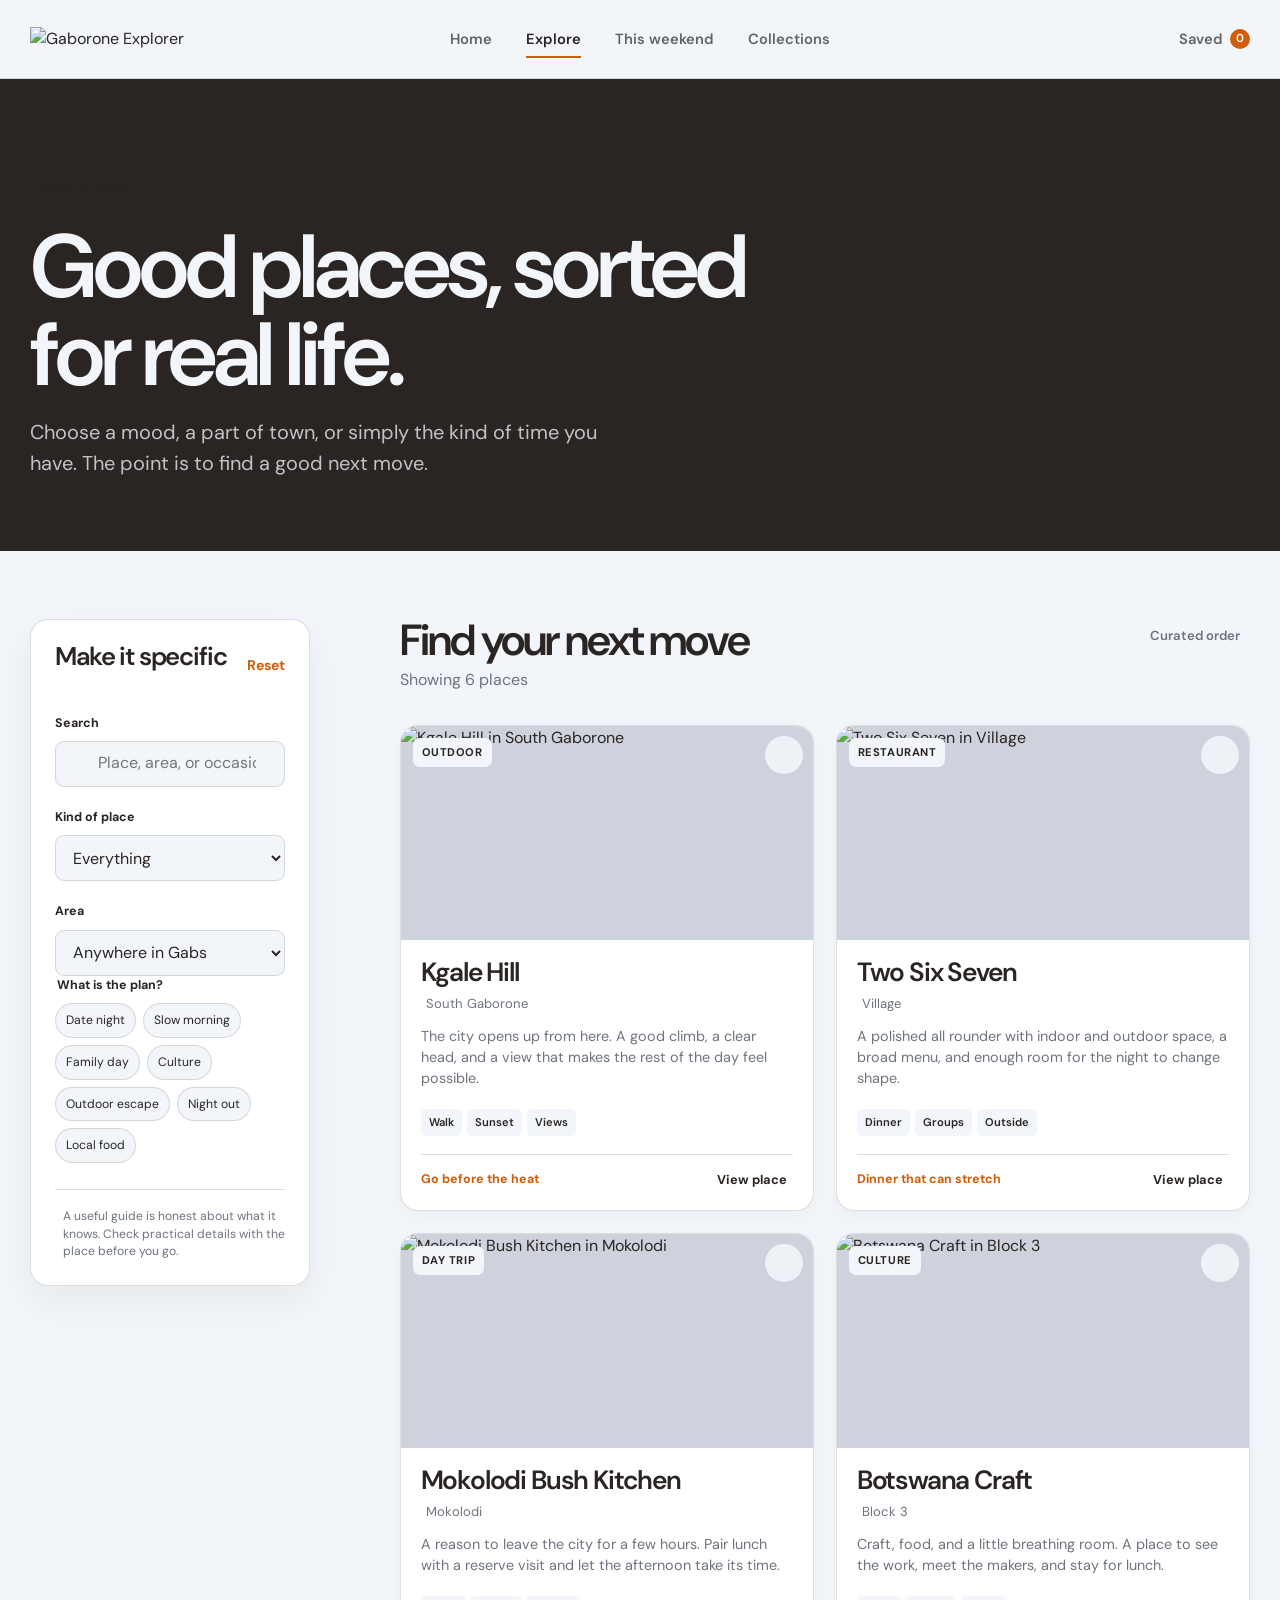
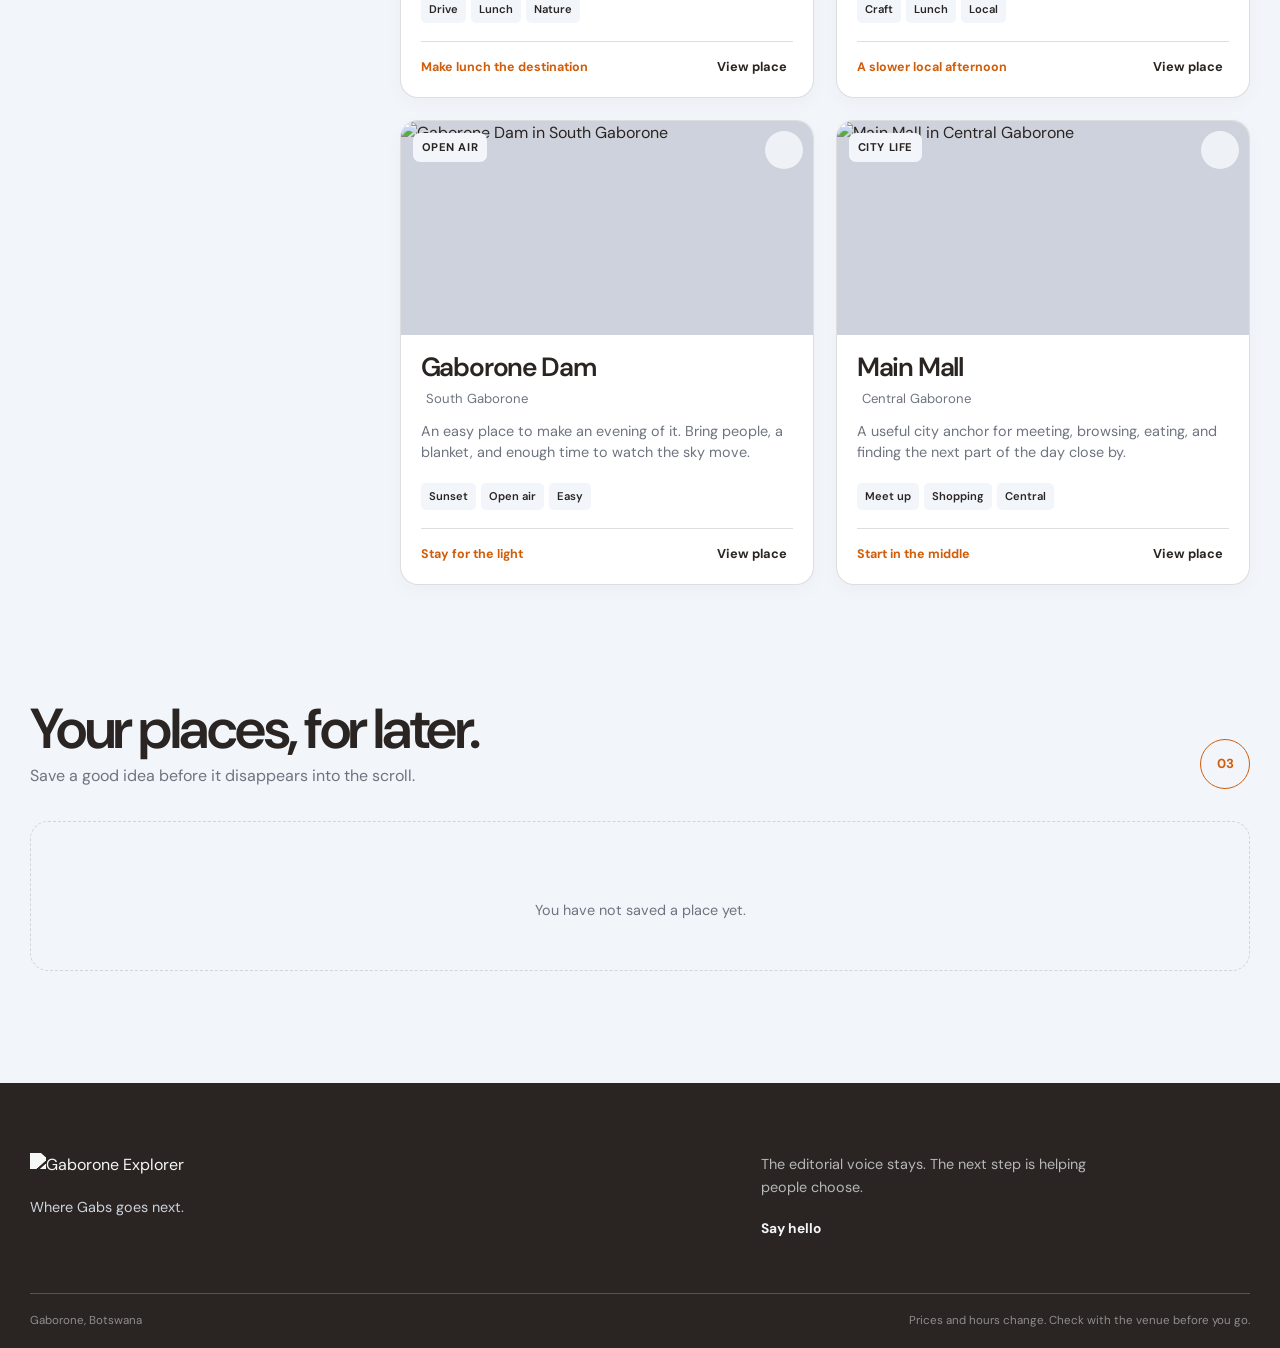
==== explore.html @ 09bdb198 "Build product-led Gaborone Explorer prototype" ====
<!doctype html>
<html lang="en">
  <head>
    <meta charset="utf-8" />
    <meta name="viewport" content="width=device-width, initial-scale=1" />
    <meta name="theme-color" content="#2a2522" />
    <meta name="description" content="Explore Gaborone by mood, area, and the kind of day you want to have." />
    <title>Explore Gaborone | Gaborone Explorer</title>
    <link rel="preconnect" href="https://fonts.googleapis.com" />
    <link rel="preconnect" href="https://fonts.gstatic.com" crossorigin />
    <link rel="preconnect" href="https://file.squarespace-cdn.com" crossorigin />
    <link href="https://fonts.googleapis.com/css2?family=DM+Sans:wght@400;500;600;700&display=swap" rel="stylesheet" />
    <link rel="stylesheet" href="https://unpkg.com/@phosphor-icons/web@2.1.1/src/regular/style.css" />
    <link rel="stylesheet" href="styles.css" />
  </head>
  <body class="explore-page-body">
    <a class="skip-link" href="#explore-main">Skip to places</a>

    <header class="site-header">
      <div class="container header-inner">
        <a class="brand" href="index.html" aria-label="Gaborone Explorer home">
          <img class="brand-logo" src="https://images.squarespace-cdn.com/content/v1/69b45542bd0c603556c11416/c915f95e-9434-4627-9876-d0a8420d283a/GABORONE+EXPLORER+NEW.png?format=500w" alt="Gaborone Explorer" />
        </a>
        <nav class="primary-nav" aria-label="Primary navigation">
          <a class="nav-link" href="index.html">Home</a>
          <a class="nav-link is-active" href="explore.html">Explore</a>
          <a class="nav-link" href="index.html#weekend">This weekend</a>
          <a class="nav-link" href="index.html#collections">Collections</a>
        </nav>
        <div class="header-actions">
          <a class="saved-link" href="#saved" aria-label="Saved places">
            <i class="ph ph-bookmark-simple" aria-hidden="true"></i>
            <span>Saved</span><span class="saved-count" id="saved-count" hidden>0</span>
          </a>
          <button class="menu-toggle" type="button" aria-expanded="false" aria-controls="mobile-nav" aria-label="Open menu"><i class="ph ph-list" aria-hidden="true"></i></button>
        </div>
      </div>
      <nav class="mobile-nav container" id="mobile-nav" aria-label="Mobile navigation" hidden>
        <button class="mobile-nav-close" type="button" aria-label="Close menu"><i class="ph ph-x" aria-hidden="true"></i></button>
        <a href="index.html">Home</a><a href="explore.html">Explore</a><a href="index.html#weekend">This weekend</a><a href="index.html#collections">Collections</a><a href="#saved">Saved places</a>
      </nav>
    </header>

    <main id="explore-main">
      <section class="explore-intro">
        <div class="container">
          <a class="back-link" href="index.html"><i class="ph ph-arrow-left" aria-hidden="true"></i> Back to home</a>
          <h1>Good places, sorted for real life.</h1>
          <p>Choose a mood, a part of town, or simply the kind of time you have. The point is to find a good next move.</p>
        </div>
      </section>

      <section class="container explore-workspace" aria-label="Explore places">
        <aside class="explore-controls" aria-label="Refine your search">
          <div class="control-heading"><h2>Make it specific</h2><button class="text-button" id="explore-reset" type="button">Reset</button></div>
          <label for="explore-query">Search</label>
          <div class="control-search"><i class="ph ph-magnifying-glass" aria-hidden="true"></i><input id="explore-query" type="search" placeholder="Place, area, or occasion" autocomplete="off" /></div>
          <label for="explore-category">Kind of place</label>
          <select id="explore-category"><option value="all">Everything</option><option value="Eat and drink">Eat and drink</option><option value="Outdoors">Outdoors</option><option value="Culture">Culture</option><option value="Shopping">Shopping</option></select>
          <label for="explore-area">Area</label>
          <select id="explore-area"><option value="all">Anywhere in Gabs</option><option value="South Gaborone">South Gaborone</option><option value="Village">Village</option><option value="Mokolodi">Mokolodi</option><option value="Block 3">Block 3</option><option value="Central Gaborone">Central Gaborone</option></select>
          <fieldset class="moment-fieldset"><legend>What is the plan?</legend><div class="moment-chips" id="moment-chips"></div></fieldset>
          <p class="control-note"><i class="ph ph-info" aria-hidden="true"></i> A useful guide is honest about what it knows. Check practical details with the place before you go.</p>
        </aside>

        <div class="explore-results">
          <div class="explore-results-head"><div><h2 id="explore-results-title">Find your next move</h2><p id="explore-summary" aria-live="polite">Showing places</p></div><button class="sort-button" id="explore-sort" type="button" aria-pressed="false"><i class="ph ph-arrows-down-up" aria-hidden="true"></i> Curated order</button></div>
          <div class="explore-place-grid" id="explore-place-grid"></div>
        </div>
      </section>

      <section class="saved-section container" id="saved" aria-labelledby="saved-title">
        <div class="section-heading"><div><h2 id="saved-title">Your places, for later.</h2><p>Save a good idea before it disappears into the scroll.</p></div><span class="section-mark" aria-hidden="true">03</span></div>
        <div class="saved-empty" id="saved-empty"><i class="ph ph-bookmark-simple" aria-hidden="true"></i><p>You have not saved a place yet.</p></div>
        <div class="place-grid saved-grid" id="saved-grid" hidden></div>
      </section>
    </main>

    <footer class="site-footer"><div class="container footer-top"><div class="footer-brand"><img class="brand-logo brand-logo-footer" src="https://images.squarespace-cdn.com/content/v1/69b45542bd0c603556c11416/c915f95e-9434-4627-9876-d0a8420d283a/GABORONE+EXPLORER+NEW.png?format=500w" alt="Gaborone Explorer" /><p>Where Gabs goes next.</p></div><div class="footer-note"><p>The editorial voice stays. The next step is helping people choose.</p><a href="mailto:hello@gaboroneexplorer.com">Say hello <i class="ph ph-arrow-up-right" aria-hidden="true"></i></a></div></div><div class="container footer-bottom"><span>Gaborone, Botswana</span><span>Prices and hours change. Check with the venue before you go.</span></div></footer>
    <div class="toast" id="toast" role="status"></div>
    <script src="data.js"></script><script src="explore.js"></script>
  </body>
</html>
---- styles.css ----
@font-face {
  font-family: "Cal Sans";
  src: url("https://file.squarespace-cdn.com/content/v2/namespaces/fonts/libraries/sqsp/assets/fec19bde-dde2-4957-93a3-0e8d9b8688bf/latin.woff2") format("woff2");
  font-weight: 600;
  font-style: normal;
  font-display: swap;
}

:root {
  --ink: #2a2522;
  --red: #d15d0a;
  --red-bright: #e16a17;
  --mist: #ced2dc;
  --paper: #f2f5fa;
  --white: #ffffff;
  --muted: #6e747f;
  --line: rgba(42, 37, 34, 0.15);
  --line-light: rgba(242, 245, 250, 0.23);
  --shadow: 0 20px 50px rgba(42, 37, 34, 0.11);
  --radius-sm: 10px;
  --radius-md: 18px;
  --radius-lg: 28px;
  --container: 1220px;
}

* {
  box-sizing: border-box;
}

html {
  scroll-behavior: smooth;
}

body {
  min-width: 320px;
  margin: 0;
  color: var(--ink);
  background: var(--paper);
  font-family: "DM Sans", sans-serif;
  font-size: 16px;
  line-height: 1.55;
  text-rendering: optimizeLegibility;
}

button,
input {
  font: inherit;
}

button,
a {
  -webkit-tap-highlight-color: transparent;
}

button {
  cursor: pointer;
}

a {
  color: inherit;
  text-decoration: none;
}

img {
  display: block;
  max-width: 100%;
}

h1,
h2,
h3,
p {
  margin-top: 0;
}

h1,
h2,
h3 {
  font-family: "Cal Sans", "DM Sans", sans-serif;
  font-weight: 600;
  letter-spacing: -0.045em;
  line-height: 0.98;
}

h1 {
  max-width: 740px;
  margin-bottom: 26px;
  color: var(--paper);
  font-size: clamp(3.6rem, 8vw, 7.5rem);
}

h2 {
  margin-bottom: 14px;
  font-size: clamp(2.25rem, 4.4vw, 4.2rem);
}

h3 {
  margin-bottom: 8px;
  font-size: 1.45rem;
}

.container {
  width: min(calc(100% - 48px), var(--container));
  margin-inline: auto;
}

.sr-only {
  position: absolute;
  width: 1px;
  height: 1px;
  padding: 0;
  margin: -1px;
  overflow: hidden;
  clip: rect(0, 0, 0, 0);
  white-space: nowrap;
  border: 0;
}

.skip-link {
  position: fixed;
  z-index: 100;
  top: 12px;
  left: 12px;
  padding: 10px 14px;
  color: var(--paper);
  background: var(--ink);
  transform: translateY(-150%);
}

.skip-link:focus {
  transform: translateY(0);
}

:focus-visible {
  outline: 3px solid var(--red-bright);
  outline-offset: 4px;
}

.site-header {
  position: sticky;
  z-index: 20;
  top: 0;
  border-bottom: 1px solid var(--line);
  background: rgba(242, 245, 250, 0.9);
  backdrop-filter: blur(16px);
}

.header-inner {
  display: grid;
  min-height: 78px;
  grid-template-columns: 220px 1fr 220px;
  align-items: center;
  gap: 22px;
}

.brand {
  display: inline-flex;
  align-items: center;
  width: fit-content;
}

.brand-logo {
  width: 190px;
  height: auto;
  object-fit: contain;
}

.primary-nav {
  display: flex;
  justify-content: center;
  gap: 34px;
}

.nav-link,
.saved-link {
  position: relative;
  color: rgba(42, 37, 34, 0.7);
  font-size: 0.92rem;
  font-weight: 600;
}

.nav-link::after {
  position: absolute;
  right: 0;
  bottom: -8px;
  left: 0;
  height: 2px;
  background: var(--red);
  content: "";
  transform: scaleX(0);
  transform-origin: right;
  transition: transform 180ms ease;
}

.nav-link:hover,
.nav-link.is-active,
.saved-link:hover {
  color: var(--ink);
}

.nav-link:hover::after,
.nav-link.is-active::after {
  transform: scaleX(1);
  transform-origin: left;
}

.header-actions {
  display: flex;
  justify-content: flex-end;
  align-items: center;
  gap: 22px;
}

.saved-link {
  display: inline-flex;
  align-items: center;
  gap: 7px;
}

.saved-link i {
  font-size: 1.18rem;
}

.saved-count {
  display: inline-grid;
  min-width: 20px;
  height: 20px;
  padding: 0 5px;
  place-items: center;
  color: var(--white);
  background: var(--red);
  border-radius: 99px;
  font-size: 0.72rem;
}

.menu-toggle {
  display: none;
  width: 44px;
  height: 44px;
  padding: 0;
  color: var(--ink);
  background: transparent;
  border: 1px solid var(--line);
  border-radius: 50%;
}

.mobile-nav {
  display: none;
  padding-bottom: 18px;
}

.mobile-nav a {
  display: block;
  padding: 10px 0;
  border-top: 1px solid var(--line);
  font-weight: 600;
}

.mobile-nav-close {
  display: none;
}

.hero {
  position: relative;
  overflow: hidden;
  color: var(--paper);
  background: var(--ink) url("https://images.squarespace-cdn.com/content/v1/69b45542bd0c603556c11416/d92d9e58-e570-469c-9d0c-f27b1f840abd/Gaborone+Explorer+Title+photo+view+over+city+from+Kgale+Hill+Botswana.jpeg?format=1500w") center 46% / cover no-repeat;
  isolation: isolate;
}

.hero::before {
  position: absolute;
  z-index: -1;
  inset: 0;
  pointer-events: none;
  background:
    linear-gradient(90deg, rgba(42, 37, 34, 0.94) 0%, rgba(42, 37, 34, 0.83) 42%, rgba(42, 37, 34, 0.51) 69%, rgba(42, 37, 34, 0.68) 100%),
    linear-gradient(0deg, rgba(42, 37, 34, 0.38), transparent 48%);
  content: "";
}

.hero-inner {
  display: grid;
  min-height: 680px;
  padding-block: 72px 64px;
  grid-template-columns: 1fr 0.92fr;
  gap: 60px;
}

.hero-copy {
  align-self: center;
  max-width: 670px;
}

.hero-description {
  max-width: 500px;
  margin-bottom: 34px;
  color: rgba(242, 245, 250, 0.76);
  font-size: clamp(1.05rem, 1.4vw, 1.25rem);
}

.hero-search {
  display: flex;
  align-items: center;
  max-width: 560px;
  padding: 8px 8px 8px 18px;
  background: var(--paper);
  border: 2px solid transparent;
  border-radius: 14px;
  color: var(--ink);
  transition: border-color 180ms ease, box-shadow 180ms ease;
}

.hero-search:focus-within {
  border-color: var(--red-bright);
  box-shadow: 0 0 0 5px rgba(209, 93, 10, 0.24);
}

.hero-search > i {
  color: var(--red);
  font-size: 1.3rem;
}

.hero-search input {
  width: 100%;
  min-width: 0;
  padding: 12px 12px;
  color: var(--ink);
  background: transparent;
  border: 0;
  outline: 0;
}

.hero-search input::placeholder {
  color: var(--muted);
}

.icon-button {
  display: inline-grid;
  width: 44px;
  height: 44px;
  padding: 0;
  place-items: center;
  border: 0;
  border-radius: 10px;
  font-size: 1.2rem;
  transition: transform 180ms ease, background 180ms ease;
}

.icon-button:hover {
  transform: translateY(-2px);
}

.icon-button-light {
  color: var(--paper);
  background: var(--red);
}

.quick-actions {
  display: flex;
  flex-wrap: wrap;
  gap: 10px;
  margin-top: 16px;
}

.quick-action {
  display: inline-flex;
  align-items: center;
  gap: 7px;
  padding: 8px 12px;
  color: rgba(242, 245, 250, 0.84);
  background: transparent;
  border: 1px solid rgba(242, 245, 250, 0.26);
  border-radius: 99px;
  font-size: 0.83rem;
  transition: color 180ms ease, background 180ms ease, border-color 180ms ease;
}

.quick-action:hover {
  color: var(--paper);
  background: rgba(242, 245, 250, 0.1);
  border-color: rgba(242, 245, 250, 0.6);
}

.quick-action i {
  color: var(--red-bright);
}

.hero-stage {
  display: flex;
  align-items: center;
  justify-content: flex-end;
}

.hero-route-card {
  width: min(100%, 390px);
  padding: 24px 24px 20px;
  color: var(--ink);
  background: rgba(242, 245, 250, 0.97);
  border-radius: 16px;
  box-shadow: var(--shadow);
}

.route-card-topline,
.event-board-header {
  display: flex;
  justify-content: space-between;
  align-items: center;
  color: var(--red);
  font-size: 0.76rem;
  font-weight: 700;
  letter-spacing: 0.08em;
  text-transform: uppercase;
}

.hero-route-card h2 {
  max-width: 270px;
  margin: 0 0 22px;
  font-size: 2.15rem;
}

.route-list {
  display: grid;
  gap: 13px;
}

.route-stop {
  display: grid;
  grid-template-columns: 42px 8px 1fr;
  align-items: start;
  gap: 9px;
}

.route-time {
  padding-top: 2px;
  color: var(--muted);
  font-size: 0.75rem;
  font-weight: 700;
}

.route-line {
  position: relative;
  width: 5px;
  height: 100%;
  min-height: 38px;
  background: var(--red);
  border-radius: 4px;
}

.route-line::before {
  position: absolute;
  top: 1px;
  left: -3px;
  width: 11px;
  height: 11px;
  background: var(--red);
  border: 3px solid var(--paper);
  border-radius: 50%;
  content: "";
}

.route-stop:last-child .route-line {
  height: 14px;
  min-height: 14px;
}

.route-stop strong,
.route-stop small {
  display: block;
}

.route-stop strong {
  font-size: 0.88rem;
}

.route-stop small {
  margin-top: 2px;
  color: var(--muted);
  font-size: 0.75rem;
  line-height: 1.3;
}

.text-button {
  display: inline-flex;
  min-height: 44px;
  align-items: center;
  gap: 8px;
  padding: 0;
  color: var(--red);
  background: transparent;
  border: 0;
  font-size: 0.88rem;
  font-weight: 700;
}

.text-button:hover {
  color: var(--red-bright);
}

.hero-route-card .text-button {
  margin-top: 22px;
}

.section-space {
  padding-top: 112px;
}

.section-heading {
  display: flex;
  justify-content: space-between;
  align-items: end;
  gap: 24px;
  margin-bottom: 32px;
}

.section-heading h2 {
  max-width: 700px;
  margin-bottom: 8px;
}

.section-heading p {
  margin-bottom: 0;
  color: var(--muted);
}

.section-mark {
  display: grid;
  width: 50px;
  height: 50px;
  flex: 0 0 auto;
  place-items: center;
  color: var(--red);
  border: 1px solid var(--red);
  border-radius: 50%;
  font-size: 0.82rem;
  font-weight: 700;
}

.section-mark i {
  font-size: 1.2rem;
}

.mood-grid {
  display: grid;
  grid-template-columns: repeat(3, 1fr);
  gap: 12px;
}

.mood-card,
.collection-card {
  display: flex;
  min-height: 146px;
  align-items: center;
  gap: 18px;
  padding: 22px;
  color: var(--ink);
  background: transparent;
  border: 1px solid var(--line);
  border-radius: var(--radius-md);
  text-align: left;
  transition: color 180ms ease, background 180ms ease, border-color 180ms ease, transform 180ms ease;
}

.mood-card:hover,
.collection-card:hover {
  border-color: var(--ink);
  transform: translateY(-4px);
}

.mood-card > i:first-child {
  display: grid;
  width: 44px;
  height: 44px;
  flex: 0 0 auto;
  place-items: center;
  color: var(--red);
  border: 1px solid currentColor;
  border-radius: 50%;
  font-size: 1.2rem;
}

.mood-card span,
.collection-card span:nth-child(2) {
  flex: 1;
}

.mood-card strong,
.mood-card small,
.collection-card strong,
.collection-card small {
  display: block;
}

.mood-card strong,
.collection-card strong {
  font-family: "Cal Sans", "DM Sans", sans-serif;
  font-size: 1.2rem;
  font-weight: 600;
  letter-spacing: -0.025em;
}

.mood-card small,
.collection-card small {
  margin-top: 5px;
  color: var(--muted);
  font-size: 0.82rem;
  line-height: 1.3;
}

.mood-arrow,
.collection-card > i:last-child {
  align-self: flex-start;
  color: var(--muted);
  font-size: 1.2rem;
}

.mood-card-red,
.collection-card-red {
  color: var(--paper);
  background: var(--red);
  border-color: var(--red);
}

.mood-card-red small,
.collection-card-red small,
.mood-card-red .mood-arrow,
.collection-card-red > i:last-child {
  color: rgba(242, 245, 250, 0.78);
}

.mood-card-red > i:first-child {
  color: var(--paper);
}

.filter-bar {
  display: flex;
  flex-wrap: wrap;
  gap: 8px;
  padding-bottom: 16px;
  border-bottom: 1px solid var(--line);
}

.filter-button,
.sort-button {
  display: inline-flex;
  align-items: center;
  gap: 7px;
  padding: 10px 14px;
  color: var(--ink);
  background: transparent;
  border: 1px solid var(--line);
  border-radius: 99px;
  font-size: 0.82rem;
  font-weight: 600;
  transition: color 180ms ease, background 180ms ease, border-color 180ms ease;
}

.filter-button:hover,
.filter-button.is-active,
.sort-button:hover,
.sort-button[aria-pressed="true"] {
  color: var(--paper);
  background: var(--ink);
  border-color: var(--ink);
}

.filter-button i,
.sort-button i {
  font-size: 1rem;
}

.results-meta {
  display: flex;
  justify-content: space-between;
  align-items: center;
  min-height: 64px;
}

.results-meta p {
  margin: 0;
  color: var(--muted);
  font-size: 0.88rem;
}

.sort-button {
  padding: 7px 10px;
  border: 0;
  color: var(--muted);
}

.sort-button:hover,
.sort-button[aria-pressed="true"] {
  color: var(--paper);
}

.place-grid {
  display: grid;
  grid-template-columns: repeat(3, 1fr);
  gap: 18px;
}

.place-card {
  display: flex;
  min-width: 0;
  flex-direction: column;
  overflow: hidden;
  background: var(--white);
  border: 1px solid var(--line);
  border-radius: var(--radius-md);
  box-shadow: 0 6px 18px rgba(42, 37, 34, 0.03);
  transition: transform 180ms ease, box-shadow 180ms ease;
}

.place-card:hover {
  box-shadow: var(--shadow);
  transform: translateY(-5px);
}

.place-image {
  position: relative;
  height: 214px;
  overflow: hidden;
  background: var(--mist);
}

.place-image img {
  width: 100%;
  height: 100%;
  object-fit: cover;
  transition: transform 450ms ease;
}

.place-card:hover .place-image img {
  transform: scale(1.04);
}

.place-type {
  position: absolute;
  top: 12px;
  left: 12px;
  padding: 6px 9px;
  color: var(--ink);
  background: var(--paper);
  border-radius: 7px;
  font-size: 0.7rem;
  font-weight: 700;
  letter-spacing: 0.05em;
  text-transform: uppercase;
}

.save-button {
  position: absolute;
  top: 10px;
  right: 10px;
  display: grid;
  width: 38px;
  height: 38px;
  padding: 0;
  place-items: center;
  color: var(--ink);
  background: rgba(242, 245, 250, 0.9);
  border: 0;
  border-radius: 50%;
  font-size: 1.15rem;
}

.save-button:hover,
.save-button.is-saved {
  color: var(--paper);
  background: var(--red);
}

.place-body {
  display: flex;
  flex: 1;
  flex-direction: column;
  padding: 20px;
}

.place-heading-row {
  display: flex;
  justify-content: space-between;
  gap: 12px;
}

.place-card h3 {
  margin-bottom: 0;
  font-size: 1.65rem;
}

.place-location {
  display: flex;
  align-items: center;
  gap: 5px;
  margin: 8px 0 12px;
  color: var(--muted);
  font-size: 0.82rem;
}

.place-location i {
  color: var(--red);
}

.place-description {
  margin-bottom: 18px;
  color: var(--muted);
  font-size: 0.9rem;
  line-height: 1.45;
}

.place-tags {
  display: flex;
  flex-wrap: wrap;
  gap: 5px;
  margin-top: auto;
  padding-top: 2px;
}

.place-tag {
  padding: 5px 8px;
  color: var(--ink);
  background: var(--paper);
  border-radius: 5px;
  font-size: 0.7rem;
  font-weight: 600;
}

.place-action {
  display: flex;
  justify-content: space-between;
  align-items: center;
  margin-top: 18px;
  padding-top: 15px;
  border-top: 1px solid var(--line);
}

.place-fit {
  color: var(--red);
  font-size: 0.78rem;
  font-weight: 700;
}

.place-link {
  display: inline-flex;
  align-items: center;
  gap: 6px;
  color: var(--ink);
  font-size: 0.8rem;
  font-weight: 700;
}

.place-link:hover {
  color: var(--red);
}

.empty-results {
  grid-column: 1 / -1;
  padding: 56px 24px;
  color: var(--muted);
  background: var(--white);
  border: 1px dashed var(--line);
  border-radius: var(--radius-md);
  text-align: center;
}

.split-section {
  display: grid;
  padding-block: 112px;
  grid-template-columns: 0.9fr 1.1fr;
  gap: 80px;
  align-items: center;
}

.split-copy {
  max-width: 470px;
}

.split-copy h2 {
  font-size: clamp(2.7rem, 5vw, 5rem);
}

.split-copy p {
  max-width: 400px;
  color: var(--muted);
  font-size: 1.05rem;
}

.number-block {
  display: grid;
  width: 60px;
  height: 60px;
  margin-bottom: 28px;
  place-items: center;
  color: var(--paper);
  background: var(--red);
  border-radius: 50%;
  font-family: "Cal Sans", sans-serif;
  font-size: 0.95rem;
}

.primary-button {
  display: inline-flex;
  align-items: center;
  gap: 10px;
  margin-top: 16px;
  padding: 13px 17px;
  color: var(--paper);
  background: var(--ink);
  border: 1px solid var(--ink);
  border-radius: 9px;
  font-size: 0.85rem;
  font-weight: 700;
  transition: color 180ms ease, background 180ms ease, transform 180ms ease;
}

.primary-button:hover {
  color: var(--ink);
  background: transparent;
  transform: translateY(-2px);
}

.event-board {
  padding: 26px;
  background: var(--ink);
  border-radius: var(--radius-lg) 8px var(--radius-lg) 8px;
  box-shadow: var(--shadow);
}

.event-board-header {
  padding-bottom: 18px;
  color: var(--mist);
  border-bottom: 1px solid var(--line-light);
}

.event-board-header i {
  color: var(--red-bright);
  font-size: 1.2rem;
}

.event-row {
  display: grid;
  grid-template-columns: 82px 1fr 24px;
  align-items: center;
  gap: 16px;
  padding: 20px 0;
  color: var(--paper);
  border-bottom: 1px solid var(--line-light);
}

.event-date strong,
.event-date span {
  display: block;
}

.event-date strong {
  color: var(--red-bright);
  font-size: 0.75rem;
  letter-spacing: 0.08em;
}

.event-date span {
  margin-top: 4px;
  color: var(--mist);
  font-size: 0.76rem;
}

.event-info h3 {
  margin-bottom: 4px;
  font-size: 1.2rem;
}

.event-info p {
  margin: 0;
  color: rgba(242, 245, 250, 0.62);
  font-size: 0.8rem;
}

.event-row > i {
  color: var(--mist);
  font-size: 1.2rem;
}

.event-note {
  display: flex;
  align-items: flex-start;
  gap: 8px;
  margin: 18px 0 0;
  color: rgba(242, 245, 250, 0.58);
  font-size: 0.75rem;
}

.event-note i {
  color: var(--red-bright);
  font-size: 1rem;
}

.collection-grid {
  display: grid;
  grid-template-columns: repeat(2, 1fr);
  gap: 12px;
}

.collection-card {
  min-height: 124px;
}

.collection-icon {
  display: grid;
  width: 43px;
  height: 43px;
  flex: 0 0 auto;
  place-items: center;
  border: 1px solid currentColor;
  border-radius: 50%;
}

.collection-icon i {
  font-size: 1.15rem;
}

.trust-panel {
  display: grid;
  padding: 34px;
  color: var(--paper);
  background: var(--red);
  border-radius: var(--radius-lg) 8px var(--radius-lg) 8px;
  grid-template-columns: auto 1fr 1fr;
  align-items: center;
  gap: 28px;
}

.trust-symbol {
  display: grid;
  width: 72px;
  height: 72px;
  place-items: center;
  border: 1px solid rgba(242, 245, 250, 0.56);
  border-radius: 50%;
  font-size: 2rem;
}

.trust-panel h2 {
  margin-bottom: 8px;
  font-size: clamp(2rem, 3vw, 3rem);
}

.trust-panel p {
  max-width: 420px;
  margin-bottom: 0;
  color: rgba(242, 245, 250, 0.76);
  font-size: 0.92rem;
}

.trust-points {
  display: grid;
  gap: 11px;
  padding-left: 28px;
  border-left: 1px solid rgba(242, 245, 250, 0.3);
}

.trust-points span {
  display: flex;
  align-items: center;
  gap: 9px;
  color: var(--paper);
  font-size: 0.8rem;
  font-weight: 600;
}

.trust-points i {
  color: var(--paper);
  font-size: 1rem;
}

.saved-section {
  padding-bottom: 112px;
}

.saved-empty {
  display: grid;
  min-height: 150px;
  padding: 26px;
  place-items: center;
  color: var(--muted);
  border: 1px dashed var(--line);
  border-radius: var(--radius-md);
  text-align: center;
}

.saved-empty > i {
  margin-bottom: 6px;
  color: var(--red);
  font-size: 1.5rem;
}

.saved-empty p {
  margin-bottom: 8px;
  font-size: 0.9rem;
}

.site-footer {
  color: var(--paper);
  background: var(--ink);
}

.footer-top {
  display: grid;
  padding-block: 70px 52px;
  grid-template-columns: 1fr 0.75fr;
  gap: 80px;
}

.brand-logo-footer {
  width: 230px;
  filter: brightness(0) invert(1);
  opacity: 0.96;
}

.footer-brand p {
  margin: 18px 0 0;
  color: var(--mist);
  font-size: 0.9rem;
}

.footer-note {
  align-self: end;
  max-width: 360px;
}

.footer-note p {
  margin-bottom: 18px;
  color: rgba(242, 245, 250, 0.7);
  font-size: 0.9rem;
}

.footer-note a {
  display: inline-flex;
  align-items: center;
  gap: 7px;
  color: var(--paper);
  font-size: 0.86rem;
  font-weight: 700;
}

.footer-note a:hover {
  color: var(--red-bright);
}

.footer-bottom {
  display: flex;
  justify-content: space-between;
  gap: 20px;
  padding-block: 18px;
  color: rgba(242, 245, 250, 0.5);
  border-top: 1px solid var(--line-light);
  font-size: 0.72rem;
}

.toast {
  position: fixed;
  z-index: 50;
  right: 20px;
  bottom: 20px;
  max-width: min(360px, calc(100vw - 40px));
  padding: 13px 16px;
  color: var(--paper);
  background: var(--ink);
  border-left: 4px solid var(--red-bright);
  border-radius: 8px;
  box-shadow: var(--shadow);
  font-size: 0.83rem;
  opacity: 0;
  pointer-events: none;
  transform: translateY(10px);
  transition: opacity 180ms ease, transform 180ms ease;
}

.toast.is-visible {
  opacity: 1;
  transform: translateY(0);
}

.explore-page-body {
  background: var(--paper);
}

.explore-intro {
  padding: 92px 0 72px;
  color: var(--paper);
  background: var(--ink);
}

.explore-intro h1 {
  max-width: 760px;
  margin: 24px 0 18px;
  font-size: clamp(3.2rem, 7vw, 6.7rem);
}

.explore-intro p {
  max-width: 610px;
  margin: 0;
  color: rgba(242, 245, 250, 0.76);
  font-size: clamp(1.05rem, 1.6vw, 1.25rem);
}

.back-link {
  display: inline-flex;
  align-items: center;
  gap: 8px;
  color: var(--ink);
  font-size: 0.88rem;
  font-weight: 700;
}

.back-link:hover {
  color: var(--red);
}

.back-link-light {
  color: var(--paper);
}

.back-link-light:hover {
  color: var(--paper);
}

.explore-workspace {
  display: grid;
  padding-top: 68px;
  padding-bottom: 116px;
  grid-template-columns: minmax(245px, 280px) minmax(0, 1fr);
  align-items: start;
  gap: clamp(36px, 7vw, 100px);
}

.explore-controls {
  position: sticky;
  top: 100px;
  padding: 24px;
  background: var(--white);
  border: 1px solid var(--line);
  border-radius: var(--radius-md);
  box-shadow: 0 16px 38px rgba(42, 37, 34, 0.06);
}

.control-heading,
.explore-results-head {
  display: flex;
  justify-content: space-between;
  align-items: flex-start;
  gap: 18px;
}

.control-heading {
  margin-bottom: 26px;
}

.control-heading h2 {
  margin: 0;
  font-size: 1.6rem;
}

.explore-controls label,
.moment-fieldset legend {
  display: block;
  margin: 21px 0 8px;
  color: var(--ink);
  font-size: 0.78rem;
  font-weight: 700;
}

.explore-controls input,
.explore-controls select {
  width: 100%;
  min-height: 46px;
  padding: 0 13px;
  color: var(--ink);
  background: var(--paper);
  border: 1px solid var(--line);
  border-radius: 9px;
  font: inherit;
}

.explore-controls select {
  cursor: pointer;
}

.explore-controls input:focus,
.explore-controls select:focus {
  border-color: var(--red);
  outline: 3px solid rgba(209, 93, 10, 0.18);
}

.control-search {
  position: relative;
}

.control-search i {
  position: absolute;
  top: 50%;
  left: 14px;
  color: var(--red);
  transform: translateY(-50%);
}

.control-search input {
  padding-left: 42px;
}

.moment-fieldset {
  margin: 0;
  padding: 0;
  border: 0;
}

.moment-chips {
  display: flex;
  flex-wrap: wrap;
  gap: 7px;
}

.moment-chip {
  padding: 7px 10px;
  color: var(--ink);
  background: var(--paper);
  border: 1px solid var(--line);
  border-radius: 99px;
  font: inherit;
  font-size: 0.76rem;
  cursor: pointer;
}

.moment-chip:hover,
.moment-chip.is-active {
  color: var(--paper);
  background: var(--ink);
  border-color: var(--ink);
}

.control-note {
  display: flex;
  gap: 8px;
  margin: 26px 0 0;
  padding-top: 18px;
  color: var(--muted);
  border-top: 1px solid var(--line);
  font-size: 0.76rem;
  line-height: 1.45;
}

.control-note i {
  flex: 0 0 auto;
  margin-top: 2px;
  color: var(--red);
}

.explore-results-head {
  margin-bottom: 32px;
}

.explore-results-head h2 {
  margin: 0;
  font-size: clamp(2rem, 3.4vw, 3.1rem);
}

.explore-results-head p:last-child {
  margin: 7px 0 0;
  color: var(--muted);
}

.explore-place-grid {
  display: grid;
  grid-template-columns: repeat(2, minmax(0, 1fr));
  gap: 22px;
}

.explore-place-grid .empty-results {
  grid-column: 1 / -1;
}

.profile-page-body {
  background: var(--paper);
}

.profile-hero {
  position: relative;
  min-height: 590px;
  overflow: hidden;
  color: var(--paper);
  background-color: var(--ink);
  background-position: center;
  background-size: cover;
  isolation: isolate;
}

.profile-hero::before {
  position: absolute;
  z-index: -1;
  inset: 0;
  pointer-events: none;
  background: linear-gradient(90deg, rgba(42, 37, 34, 0.89), rgba(42, 37, 34, 0.66) 46%, rgba(42, 37, 34, 0.31));
  content: "";
}

.profile-hero-inner {
  display: flex;
  min-height: 590px;
  padding-top: 38px;
  padding-bottom: 60px;
  flex-direction: column;
}

.profile-hero-content {
  max-width: 720px;
  margin-top: auto;
}

.profile-type {
  margin: 18px 0 0;
  color: rgba(242, 245, 250, 0.78);
  font-size: clamp(1.05rem, 1.7vw, 1.25rem);
  font-weight: 700;
}

.profile-type span {
  padding-inline: 4px;
  color: var(--red-bright);
}

.profile-hero h1 {
  margin: 0;
  font-size: clamp(4rem, 9vw, 8rem);
  line-height: 0.94;
}

.profile-actions {
  display: flex;
  flex-wrap: wrap;
  gap: 12px;
  margin-top: 30px;
}

.profile-save,
.profile-directions {
  display: inline-flex;
  min-height: 46px;
  align-items: center;
  justify-content: center;
  gap: 8px;
  padding: 0 17px;
  border-radius: 9px;
  font: inherit;
  font-size: 0.9rem;
  font-weight: 700;
  cursor: pointer;
}

.profile-save {
  color: var(--paper);
  background: var(--red);
  border: 1px solid var(--red);
}

.profile-directions {
  color: var(--paper);
  background: rgba(42, 37, 34, 0.22);
  border: 1px solid rgba(242, 245, 250, 0.48);
}

.profile-save:hover,
.profile-directions:hover {
  transform: translateY(-2px);
}

.profile-layout {
  display: grid;
  padding-top: 78px;
  padding-bottom: 96px;
  grid-template-columns: minmax(0, 1.25fr) minmax(280px, 0.7fr);
  align-items: start;
  gap: clamp(48px, 9vw, 132px);
}

.profile-verdict {
  max-width: 760px;
  margin: 0;
  color: var(--ink);
  font-family: "Cal Sans", sans-serif;
  font-size: clamp(1.9rem, 3.6vw, 3.25rem);
  line-height: 1.08;
}

.profile-facts {
  display: grid;
  margin-top: 54px;
  border-top: 1px solid var(--line);
  grid-template-columns: repeat(2, minmax(0, 1fr));
}

.profile-facts > div {
  min-height: 140px;
  padding: 22px 20px 22px 0;
  border-bottom: 1px solid var(--line);
}

.profile-facts > div:nth-child(even) {
  padding-left: 20px;
  border-left: 1px solid var(--line);
}

.profile-facts i {
  display: block;
  margin-bottom: 16px;
  color: var(--red);
  font-size: 1.28rem;
}

.profile-facts span,
.profile-facts strong {
  display: block;
}

.profile-facts span {
  margin-bottom: 5px;
  color: var(--muted);
  font-size: 0.76rem;
  font-weight: 700;
}

.profile-facts strong {
  max-width: 250px;
  color: var(--ink);
  font-size: 0.9rem;
  line-height: 1.36;
}

.profile-reading {
  max-width: 650px;
  margin-top: 62px;
}

.profile-reading h2 {
  margin: 0 0 14px;
  font-size: 1.8rem;
}

.profile-reading p {
  margin: 0;
  color: var(--muted);
  font-size: 1.05rem;
  line-height: 1.62;
}

.profile-plan {
  padding: 28px;
  color: var(--paper);
  background: var(--ink);
  border-radius: var(--radius-md);
}

.profile-plan h2 {
  margin: 0 0 10px;
  font-size: 2rem;
}

.profile-plan > p {
  margin: 0;
  color: rgba(242, 245, 250, 0.7);
  line-height: 1.5;
}

.profile-plan ol {
  display: grid;
  gap: 17px;
  margin: 28px 0 0;
  padding: 0;
  list-style: none;
}

.profile-plan li {
  display: grid;
  gap: 4px;
  padding-top: 16px;
  border-top: 1px solid rgba(242, 245, 250, 0.18);
}

.profile-plan b {
  color: var(--red-bright);
  font-size: 0.78rem;
}

.profile-plan li span {
  font-size: 0.9rem;
}

.profile-update {
  display: grid;
  margin-top: 18px;
  padding: 18px;
  color: var(--ink);
  background: var(--white);
  border: 1px solid var(--line);
  border-radius: var(--radius-sm);
  grid-template-columns: auto 1fr auto;
  align-items: center;
  gap: 12px;
}

.profile-update > i:first-child {
  color: var(--red);
  font-size: 1.15rem;
}

.profile-update strong,
.profile-update small {
  display: block;
}

.profile-update strong {
  font-size: 0.84rem;
}

.profile-update small {
  margin-top: 3px;
  color: var(--muted);
  font-size: 0.75rem;
}

.nearby-section {
  padding-bottom: 112px;
}

.nearby-grid {
  display: grid;
  margin-top: 32px;
  grid-template-columns: repeat(2, minmax(0, 1fr));
  gap: 18px;
}

.nearby-card {
  position: relative;
  min-height: 178px;
  padding: 22px;
  color: var(--paper);
  background: var(--red);
  border-radius: var(--radius-md) 8px var(--radius-md) 8px;
}

.nearby-card:hover {
  color: var(--paper);
  transform: translateY(-4px);
}

.nearby-card > span {
  display: grid;
  width: 36px;
  height: 36px;
  margin-left: auto;
  place-items: center;
  border: 1px solid rgba(242, 245, 250, 0.6);
  border-radius: 50%;
}

.nearby-card strong,
.nearby-card small {
  display: block;
}

.nearby-card strong {
  margin-top: 30px;
  font-family: "Cal Sans", sans-serif;
  font-size: 1.65rem;
}

.nearby-card small {
  margin-top: 5px;
  color: rgba(242, 245, 250, 0.76);
}

.empty-profile {
  min-height: 55vh;
  padding-top: 120px;
}

.profile-loading {
  min-height: 45vh;
  padding: 120px 24px;
  color: var(--muted);
  text-align: center;
}

.profile-loading h1 {
  margin: 0;
  font-size: clamp(2rem, 4vw, 3.5rem);
}

@media (max-width: 980px) {
  .explore-workspace,
  .profile-layout {
    grid-template-columns: 1fr;
  }

  .explore-workspace {
    gap: 36px;
  }

  .explore-controls {
    position: static;
  }

  .profile-sidebar {
    display: grid;
    grid-template-columns: minmax(0, 1fr) minmax(240px, 0.7fr);
    gap: 18px;
  }

  .profile-update {
    margin-top: 0;
  }

  .header-inner {
    grid-template-columns: 1fr auto;
  }

  .primary-nav {
    display: none;
  }

  .header-actions {
    gap: 13px;
  }

  .menu-toggle {
    display: inline-grid;
  }

  .mobile-nav[hidden] {
    display: none;
  }

  .mobile-nav:not([hidden]) {
    display: block;
  }

  .mobile-nav-close {
    display: grid;
    width: 44px;
    height: 44px;
    margin: 0 0 6px auto;
    place-items: center;
    color: var(--ink);
    background: var(--paper);
    border: 1px solid var(--line);
    border-radius: 50%;
    font-size: 1.15rem;
  }

  .hero-inner {
    grid-template-columns: 1fr;
    min-height: auto;
    padding-block: 64px;
  }

  .hero-stage {
    min-height: 0;
  }

  .hero-route-card {
    width: min(66%, 390px);
  }

  .mood-grid,
  .place-grid {
    grid-template-columns: repeat(2, 1fr);
  }

  .split-section {
    grid-template-columns: 1fr;
    gap: 46px;
  }

  .split-copy {
    max-width: 600px;
  }

  .trust-panel {
    grid-template-columns: auto 1fr;
  }

  .trust-points {
    grid-column: 1 / -1;
    grid-template-columns: repeat(3, 1fr);
    padding: 22px 0 0;
    border-top: 1px solid rgba(242, 245, 250, 0.3);
    border-left: 0;
  }
}

@media (max-width: 640px) {
  .explore-intro {
    padding: 54px 0 48px;
  }

  .explore-intro h1 {
    margin-top: 20px;
    font-size: clamp(3rem, 14vw, 4.7rem);
  }

  .explore-workspace {
    padding-top: 36px;
    padding-bottom: 76px;
  }

  .explore-controls {
    padding: 20px;
  }

  .explore-results-head {
    flex-direction: column;
    gap: 14px;
  }

  .explore-place-grid,
  .nearby-grid,
  .profile-sidebar {
    grid-template-columns: 1fr;
  }

  .profile-hero,
  .profile-hero-inner {
    min-height: 540px;
  }

  .profile-hero {
    background-position: 58% center;
  }

  .profile-hero::before {
    background: linear-gradient(90deg, rgba(42, 37, 34, 0.9), rgba(42, 37, 34, 0.64));
  }

  .profile-hero-inner {
    padding-top: 28px;
    padding-bottom: 38px;
  }

  .profile-hero h1 {
    font-size: clamp(3.8rem, 17vw, 5.5rem);
  }

  .profile-layout {
    padding-top: 52px;
    padding-bottom: 68px;
    gap: 42px;
  }

  .profile-facts {
    margin-top: 36px;
    grid-template-columns: 1fr;
  }

  .profile-facts > div,
  .profile-facts > div:nth-child(even) {
    min-height: 0;
    padding: 18px 0;
    border-left: 0;
  }

  .profile-reading {
    margin-top: 44px;
  }

  .nearby-section {
    padding-bottom: 76px;
  }

  .container {
    width: min(calc(100% - 32px), var(--container));
  }

  .header-inner {
    min-height: 68px;
  }

  .brand-logo {
    width: 155px;
  }

  .saved-link span:not(.saved-count) {
    display: none;
  }

  .hero {
    background-position: 58% center;
  }

  .hero::before {
    background:
      linear-gradient(90deg, rgba(42, 37, 34, 0.93) 0%, rgba(42, 37, 34, 0.8) 72%, rgba(42, 37, 34, 0.7) 100%),
      linear-gradient(0deg, rgba(42, 37, 34, 0.45), transparent 52%);
  }

  .hero-inner {
    min-height: 0;
    padding-block: 46px 30px;
    gap: 36px;
  }

  h1 {
    font-size: clamp(3.2rem, 16vw, 5rem);
  }

  .hero-stage {
    min-height: 0;
  }

  .hero-route-card {
    width: 100%;
    padding: 20px;
  }

  .hero-route-card h2 {
    font-size: 1.85rem;
  }

  .section-space,
  .split-section {
    padding-top: 76px;
  }

  .section-heading {
    align-items: flex-start;
  }

  .section-mark {
    width: 42px;
    height: 42px;
  }

  .mood-grid,
  .place-grid,
  .collection-grid {
    grid-template-columns: 1fr;
  }

  .mood-card {
    min-height: 112px;
  }

  .filter-bar {
    flex-wrap: nowrap;
    overflow-x: auto;
    padding-bottom: 13px;
    scrollbar-width: none;
  }

  .filter-bar::-webkit-scrollbar {
    display: none;
  }

  .filter-button {
    flex: 0 0 auto;
  }

  .results-meta {
    min-height: 56px;
  }

  .sort-button {
    padding-right: 0;
  }

  .event-board {
    padding: 20px;
  }

  .event-row {
    grid-template-columns: 58px 1fr 18px;
    gap: 10px;
  }

  .event-info h3 {
    font-size: 1.05rem;
  }

  .trust-panel {
    grid-template-columns: 1fr;
    gap: 20px;
    padding: 24px;
  }

  .trust-symbol {
    width: 58px;
    height: 58px;
    font-size: 1.55rem;
  }

  .trust-points {
    display: grid;
    grid-template-columns: 1fr;
  }

  .saved-section {
    padding-bottom: 76px;
  }

  .footer-top {
    grid-template-columns: 1fr;
    gap: 38px;
    padding-block: 54px 38px;
  }

  .footer-bottom {
    flex-direction: column;
    gap: 6px;
  }
}

@media (prefers-reduced-motion: reduce) {
  html {
    scroll-behavior: auto;
  }

  *,
  *::before,
  *::after {
    transition-duration: 0.01ms !important;
    animation-duration: 0.01ms !important;
    animation-iteration-count: 1 !important;
  }
}
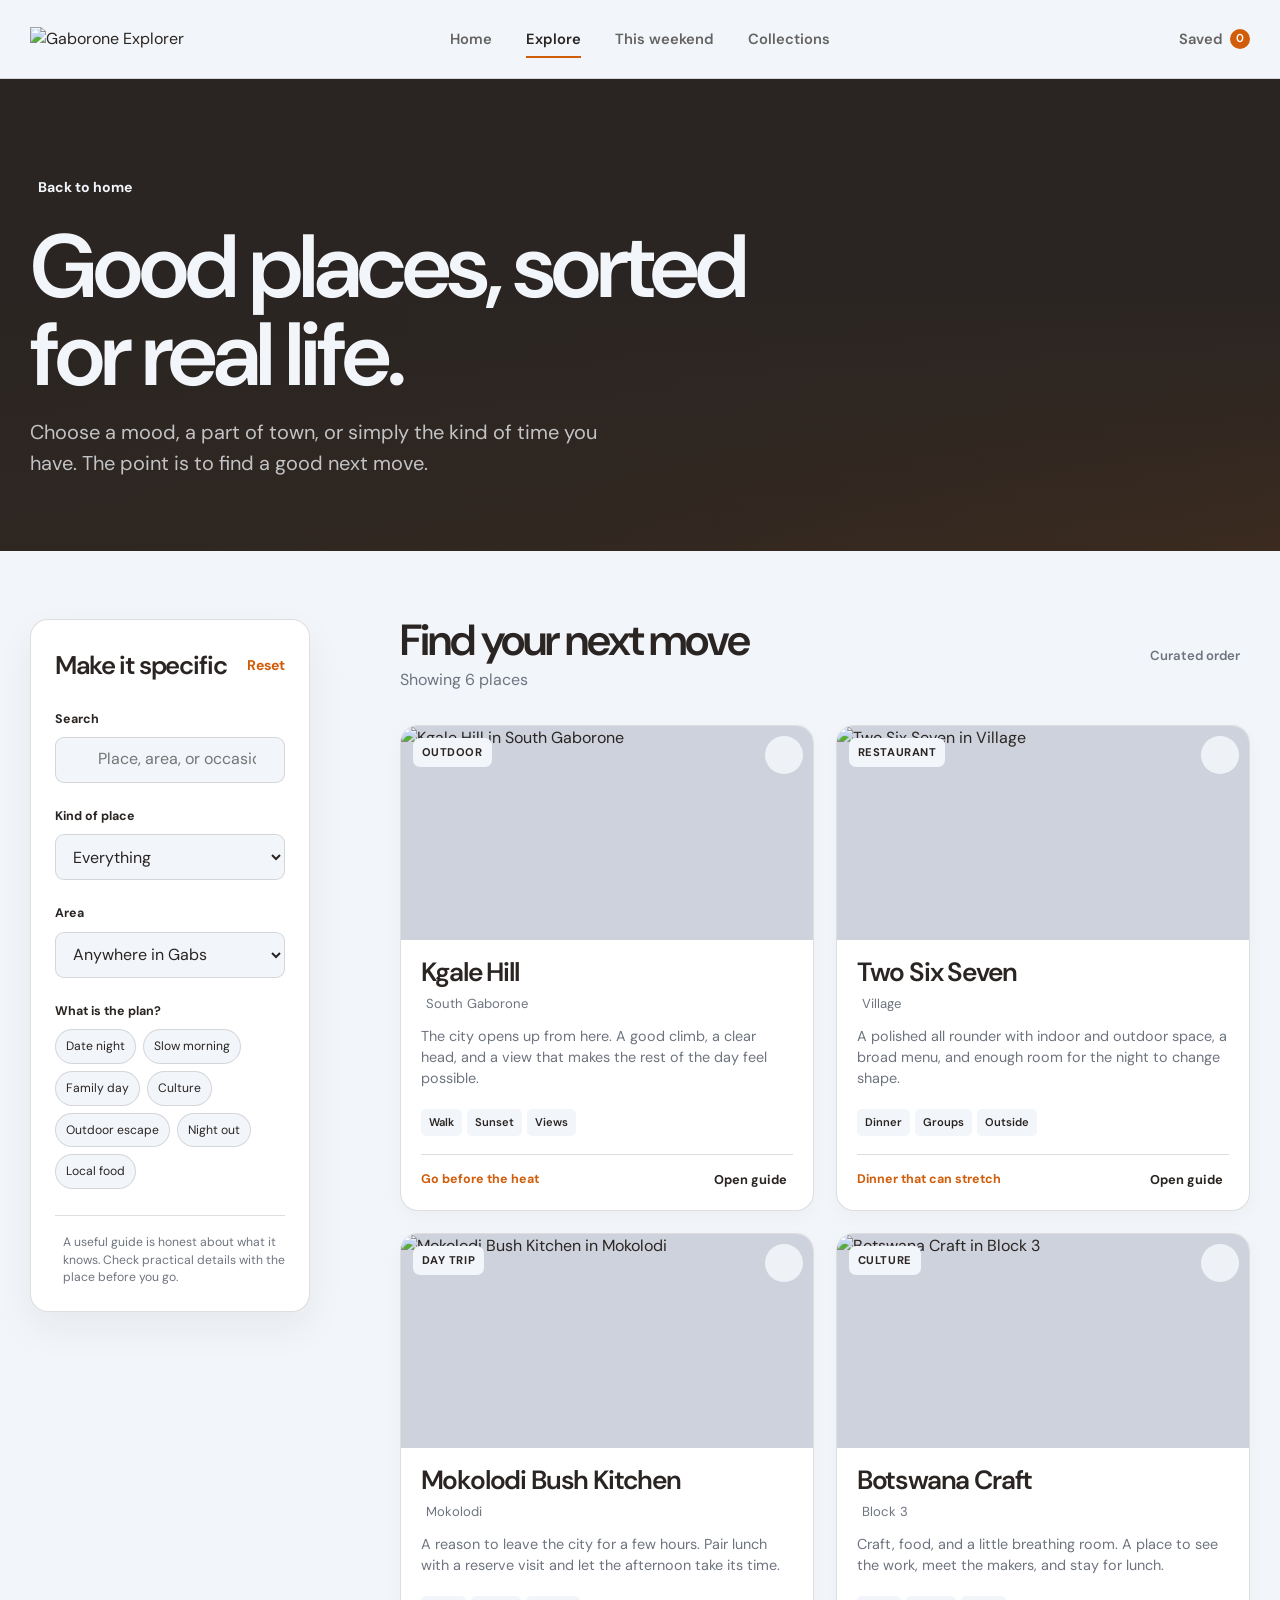
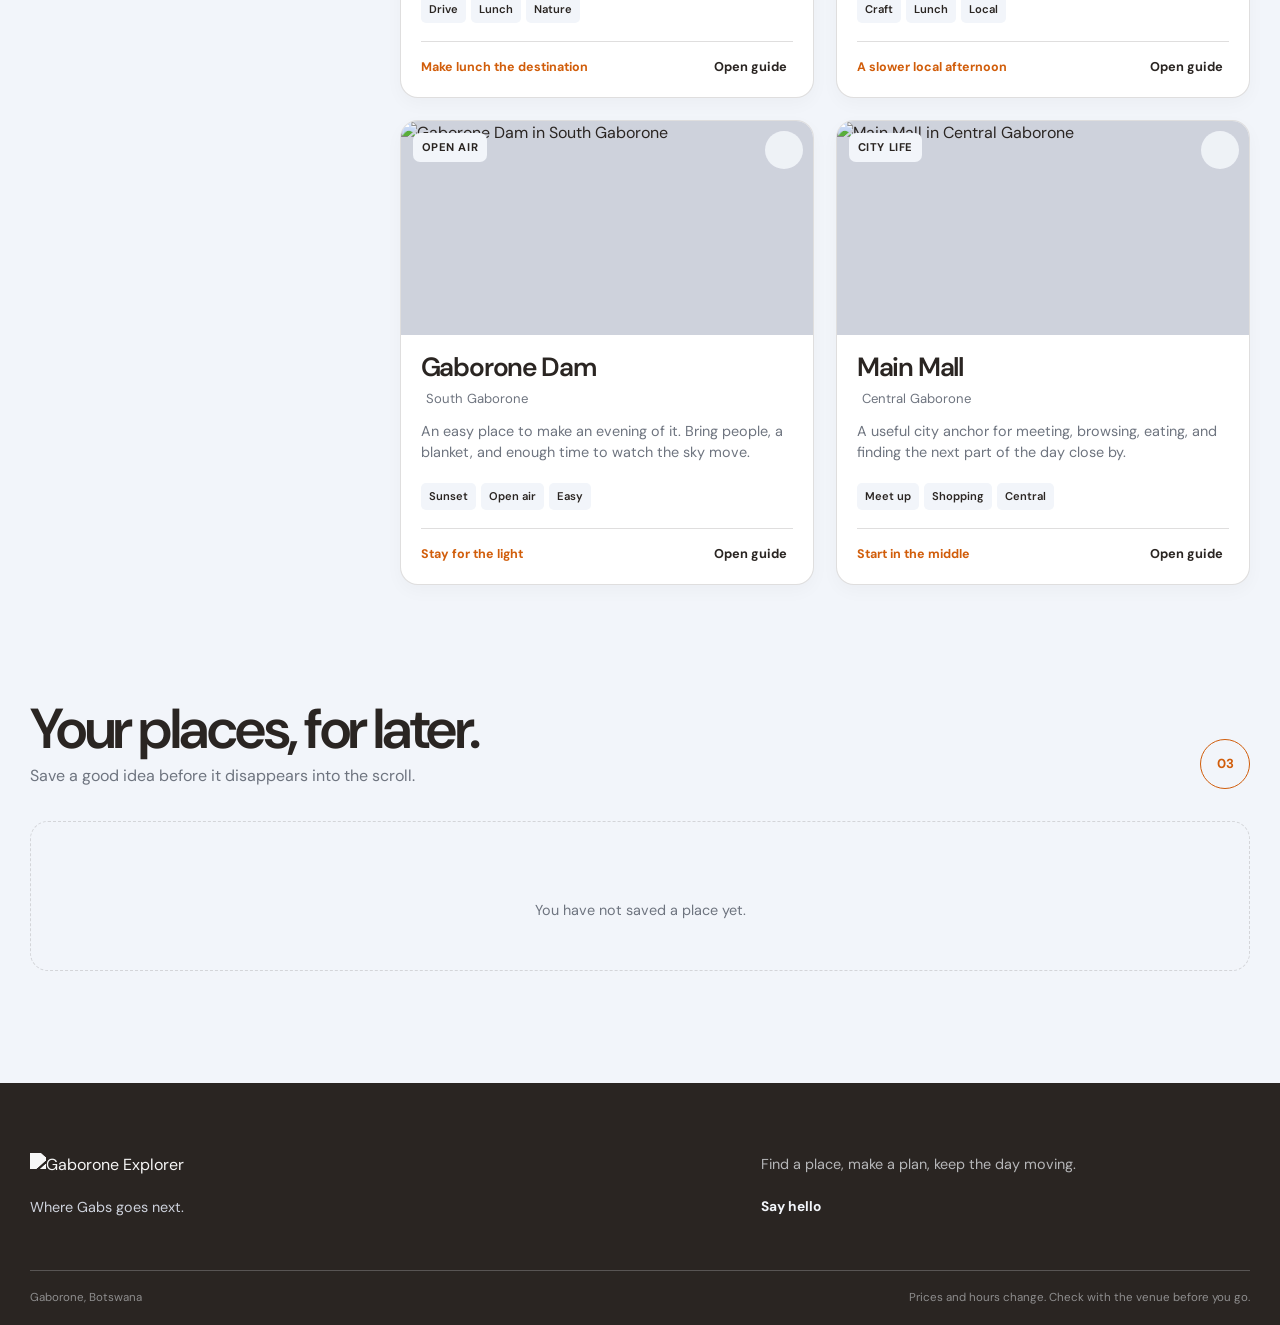
==== commit 85c7bc69: "Refine mobile controls and explore rhythm" ====
--- a/explore.html
+++ b/explore.html
@@ -36,7 +36,6 @@
         </div>
       </div>
       <nav class="mobile-nav container" id="mobile-nav" aria-label="Mobile navigation" hidden>
-        <button class="mobile-nav-close" type="button" aria-label="Close menu"><i class="ph ph-x" aria-hidden="true"></i></button>
         <a href="index.html">Home</a><a href="explore.html">Explore</a><a href="index.html#weekend">This weekend</a><a href="index.html#collections">Collections</a><a href="#saved">Saved places</a>
       </nav>
     </header>
@@ -76,8 +75,8 @@
       </section>
     </main>
 
-    <footer class="site-footer"><div class="container footer-top"><div class="footer-brand"><img class="brand-logo brand-logo-footer" src="https://images.squarespace-cdn.com/content/v1/69b45542bd0c603556c11416/c915f95e-9434-4627-9876-d0a8420d283a/GABORONE+EXPLORER+NEW.png?format=500w" alt="Gaborone Explorer" /><p>Where Gabs goes next.</p></div><div class="footer-note"><p>The editorial voice stays. The next step is helping people choose.</p><a href="mailto:hello@gaboroneexplorer.com">Say hello <i class="ph ph-arrow-up-right" aria-hidden="true"></i></a></div></div><div class="container footer-bottom"><span>Gaborone, Botswana</span><span>Prices and hours change. Check with the venue before you go.</span></div></footer>
+    <footer class="site-footer"><div class="container footer-top"><div class="footer-brand"><img class="brand-logo brand-logo-footer" src="https://images.squarespace-cdn.com/content/v1/69b45542bd0c603556c11416/c915f95e-9434-4627-9876-d0a8420d283a/GABORONE+EXPLORER+NEW.png?format=500w" alt="Gaborone Explorer" /><p>Where Gabs goes next.</p></div><div class="footer-note"><p>Find a place, make a plan, keep the day moving.</p><a href="mailto:hello@gaboroneexplorer.com">Say hello <i class="ph ph-arrow-up-right" aria-hidden="true"></i></a></div></div><div class="container footer-bottom"><span>Gaborone, Botswana</span><span>Prices and hours change. Check with the venue before you go.</span></div></footer>
     <div class="toast" id="toast" role="status"></div>
-    <script src="data.js"></script><script src="explore.js"></script>
+    <script src="data.js?v=ui-2"></script><script src="explore.js?v=ui-2"></script>
   </body>
 </html>
--- a/styles.css
+++ b/styles.css
@@ -17,6 +17,7 @@
   --line: rgba(42, 37, 34, 0.15);
   --line-light: rgba(242, 245, 250, 0.23);
   --shadow: 0 20px 50px rgba(42, 37, 34, 0.11);
+  --toast-duration: 2600ms;
   --radius-sm: 10px;
   --radius-md: 18px;
   --radius-lg: 28px;
@@ -235,13 +236,22 @@
 
 .menu-toggle {
   display: none;
+  min-width: 44px;
+  min-height: 44px;
   width: 44px;
   height: 44px;
   padding: 0;
+  place-items: center;
   color: var(--ink);
   background: transparent;
   border: 1px solid var(--line);
   border-radius: 50%;
+  line-height: 1;
+}
+
+.menu-toggle i {
+  display: block;
+  line-height: 1;
 }
 
 .mobile-nav {
@@ -254,10 +264,6 @@
   padding: 10px 0;
   border-top: 1px solid var(--line);
   font-weight: 600;
-}
-
-.mobile-nav-close {
-  display: none;
 }
 
 .hero {
@@ -401,6 +407,16 @@
   box-shadow: var(--shadow);
 }
 
+.route-card-content {
+  min-height: 257px;
+  transition: opacity 180ms ease, transform 180ms ease;
+}
+
+.route-card-content.is-changing {
+  opacity: 0;
+  transform: translateY(8px);
+}
+
 .route-card-topline,
 .event-board-header {
   display: flex;
@@ -426,9 +442,9 @@
 
 .route-stop {
   display: grid;
-  grid-template-columns: 42px 8px 1fr;
+  grid-template-columns: 42px 16px 1fr;
   align-items: start;
-  gap: 9px;
+  gap: 8px;
 }
 
 .route-time {
@@ -440,23 +456,25 @@
 
 .route-line {
   position: relative;
-  width: 5px;
+  width: 2px;
   height: 100%;
   min-height: 38px;
+  justify-self: center;
   background: var(--red);
-  border-radius: 4px;
+  border-radius: 99px;
 }
 
 .route-line::before {
   position: absolute;
-  top: 1px;
-  left: -3px;
-  width: 11px;
-  height: 11px;
+  top: 0;
+  left: 50%;
+  width: 12px;
+  height: 12px;
   background: var(--red);
-  border: 3px solid var(--paper);
+  border: 2px solid var(--paper);
   border-radius: 50%;
   content: "";
+  transform: translateX(-50%);
 }
 
 .route-stop:last-child .route-line {
@@ -497,8 +515,46 @@
   color: var(--red-bright);
 }
 
-.hero-route-card .text-button {
-  margin-top: 22px;
+.route-card-footer {
+  display: flex;
+  min-height: 44px;
+  justify-content: space-between;
+  align-items: center;
+  gap: 14px;
+  margin-top: 18px;
+  padding-top: 14px;
+  border-top: 1px solid var(--line);
+}
+
+.route-cycle-controls {
+  display: inline-flex;
+  align-items: center;
+  gap: 5px;
+  color: var(--muted);
+  font-size: 0.76rem;
+  font-weight: 700;
+}
+
+.route-cycle-button {
+  display: grid;
+  min-width: 44px;
+  min-height: 44px;
+  width: 44px;
+  height: 44px;
+  padding: 0;
+  place-items: center;
+  color: var(--ink);
+  background: var(--white);
+  border: 1px solid var(--line);
+  border-radius: 50%;
+  font-size: 0.9rem;
+  cursor: pointer;
+}
+
+.route-cycle-button:hover {
+  color: var(--paper);
+  background: var(--ink);
+  border-color: var(--ink);
 }
 
 .section-space {
@@ -1185,9 +1241,37 @@
 }
 
 .explore-intro {
+  position: relative;
+  overflow: hidden;
   padding: 92px 0 72px;
   color: var(--paper);
-  background: var(--ink);
+  background-color: var(--ink);
+  background-image: url("https://images.squarespace-cdn.com/content/v1/69b45542bd0c603556c11416/d92d9e58-e570-469c-9d0c-f27b1f840abd/Gaborone+Explorer+Title+photo+view+over+city+from+Kgale+Hill+Botswana.jpeg?format=1500w");
+  background-position: center 46%;
+  background-size: cover;
+  isolation: isolate;
+}
+
+.explore-intro::before {
+  position: absolute;
+  z-index: -1;
+  inset: 0;
+  background:
+    linear-gradient(90deg, rgba(42, 37, 34, 0.8) 0%, rgba(42, 37, 34, 0.66) 43%, rgba(42, 37, 34, 0.22) 100%),
+    linear-gradient(0deg, rgba(209, 93, 10, 0.13), transparent 55%);
+  content: "";
+}
+
+.explore-intro .container {
+  position: relative;
+}
+
+.explore-intro .back-link {
+  color: var(--paper);
+}
+
+.explore-intro .back-link:hover {
+  color: var(--paper);
 }
 
 .explore-intro h1 {
@@ -1247,12 +1331,12 @@
 .explore-results-head {
   display: flex;
   justify-content: space-between;
-  align-items: flex-start;
+  align-items: center;
   gap: 18px;
 }
 
 .control-heading {
-  margin-bottom: 26px;
+  margin-bottom: 22px;
 }
 
 .control-heading h2 {
@@ -1260,13 +1344,16 @@
   font-size: 1.6rem;
 }
 
-.explore-controls label,
-.moment-fieldset legend {
+.explore-controls label {
   display: block;
-  margin: 21px 0 8px;
+  margin: 24px 0 8px;
   color: var(--ink);
   font-size: 0.78rem;
   font-weight: 700;
+}
+
+.control-heading + label {
+  margin-top: 0;
 }
 
 .explore-controls input,
@@ -1308,9 +1395,18 @@
 }
 
 .moment-fieldset {
-  margin: 0;
+  margin: 24px 0 0;
   padding: 0;
   border: 0;
+}
+
+.moment-fieldset legend {
+  display: block;
+  margin: 0 0 8px;
+  padding: 0;
+  color: var(--ink);
+  font-size: 0.78rem;
+  font-weight: 700;
 }
 
 .moment-chips {
@@ -1382,15 +1478,29 @@
   background: var(--paper);
 }
 
+#profile-root {
+  min-height: 0;
+  padding: 0;
+  text-align: initial;
+}
+
 .profile-hero {
   position: relative;
-  min-height: 590px;
+  min-height: 620px;
   overflow: hidden;
   color: var(--paper);
   background-color: var(--ink);
-  background-position: center;
-  background-size: cover;
+  background: var(--ink);
   isolation: isolate;
+}
+
+.profile-hero-image {
+  position: absolute;
+  z-index: -2;
+  inset: 0;
+  width: 100%;
+  height: 100%;
+  object-fit: cover;
 }
 
 .profile-hero::before {
@@ -1398,39 +1508,47 @@
   z-index: -1;
   inset: 0;
   pointer-events: none;
-  background: linear-gradient(90deg, rgba(42, 37, 34, 0.89), rgba(42, 37, 34, 0.66) 46%, rgba(42, 37, 34, 0.31));
+  background:
+    linear-gradient(90deg, rgba(42, 37, 34, 0.94) 0%, rgba(42, 37, 34, 0.81) 47%, rgba(42, 37, 34, 0.34) 100%),
+    linear-gradient(0deg, rgba(42, 37, 34, 0.42), transparent 48%);
   content: "";
 }
 
 .profile-hero-inner {
   display: flex;
-  min-height: 590px;
+  min-height: 620px;
   padding-top: 38px;
   padding-bottom: 60px;
   flex-direction: column;
 }
 
 .profile-hero-content {
-  max-width: 720px;
+  max-width: 760px;
   margin-top: auto;
 }
 
 .profile-type {
-  margin: 18px 0 0;
+  display: flex;
+  max-width: 670px;
+  align-items: center;
+  flex-wrap: wrap;
+  gap: 8px;
+  margin: 20px 0 0;
   color: rgba(242, 245, 250, 0.78);
-  font-size: clamp(1.05rem, 1.7vw, 1.25rem);
-  font-weight: 700;
+  font-size: clamp(0.96rem, 1.5vw, 1.12rem);
+  font-weight: 600;
+  line-height: 1.4;
 }
 
 .profile-type span {
-  padding-inline: 4px;
+  padding: 0;
   color: var(--red-bright);
 }
 
 .profile-hero h1 {
   margin: 0;
-  font-size: clamp(4rem, 9vw, 8rem);
-  line-height: 0.94;
+  font-size: clamp(4rem, 7.4vw, 6.9rem);
+  line-height: 0.9;
 }
 
 .profile-actions {
@@ -1461,6 +1579,16 @@
   border: 1px solid var(--red);
 }
 
+.profile-save[aria-pressed="true"] {
+  color: var(--ink);
+  background: var(--paper);
+  border-color: var(--paper);
+}
+
+.profile-save[aria-pressed="true"] i {
+  color: var(--red);
+}
+
 .profile-directions {
   color: var(--paper);
   background: rgba(42, 37, 34, 0.22);
@@ -1474,15 +1602,15 @@
 
 .profile-layout {
   display: grid;
-  padding-top: 78px;
-  padding-bottom: 96px;
-  grid-template-columns: minmax(0, 1.25fr) minmax(280px, 0.7fr);
+  padding-top: 88px;
+  padding-bottom: 112px;
+  grid-template-columns: minmax(0, 1.32fr) minmax(292px, 0.68fr);
   align-items: start;
   gap: clamp(48px, 9vw, 132px);
 }
 
 .profile-verdict {
-  max-width: 760px;
+  max-width: 790px;
   margin: 0;
   color: var(--ink);
   font-family: "Cal Sans", sans-serif;
@@ -1493,19 +1621,23 @@
 .profile-facts {
   display: grid;
   margin-top: 54px;
-  border-top: 1px solid var(--line);
+  overflow: hidden;
+  background: var(--line);
+  border: 1px solid var(--line);
+  border-radius: var(--radius-sm) var(--radius-sm) 2px var(--radius-sm);
   grid-template-columns: repeat(2, minmax(0, 1fr));
+  gap: 1px;
 }
 
 .profile-facts > div {
-  min-height: 140px;
-  padding: 22px 20px 22px 0;
-  border-bottom: 1px solid var(--line);
+  min-height: 152px;
+  padding: 24px;
+  background: var(--white);
 }
 
 .profile-facts > div:nth-child(even) {
-  padding-left: 20px;
-  border-left: 1px solid var(--line);
+  padding-left: 24px;
+  border-left: 0;
 }
 
 .profile-facts i {
@@ -1552,10 +1684,11 @@
 }
 
 .profile-plan {
-  padding: 28px;
-  color: var(--paper);
-  background: var(--ink);
-  border-radius: var(--radius-md);
+  padding: 30px;
+  color: var(--paper);
+  background: var(--red);
+  border-radius: var(--radius-md) 8px var(--radius-md) 8px;
+  box-shadow: 0 18px 34px rgba(209, 93, 10, 0.19);
 }
 
 .profile-plan h2 {
@@ -1565,7 +1698,7 @@
 
 .profile-plan > p {
   margin: 0;
-  color: rgba(242, 245, 250, 0.7);
+  color: rgba(242, 245, 250, 0.86);
   line-height: 1.5;
 }
 
@@ -1585,7 +1718,7 @@
 }
 
 .profile-plan b {
-  color: var(--red-bright);
+  color: var(--paper);
   font-size: 0.78rem;
 }
 
@@ -1600,7 +1733,7 @@
   color: var(--ink);
   background: var(--white);
   border: 1px solid var(--line);
-  border-radius: var(--radius-sm);
+  border-radius: var(--radius-sm) var(--radius-sm) 2px var(--radius-sm);
   grid-template-columns: auto 1fr auto;
   align-items: center;
   gap: 12px;
@@ -1639,11 +1772,31 @@
 
 .nearby-card {
   position: relative;
+  z-index: 0;
   min-height: 178px;
   padding: 22px;
   color: var(--paper);
-  background: var(--red);
+  overflow: hidden;
+  background: var(--ink);
   border-radius: var(--radius-md) 8px var(--radius-md) 8px;
+  isolation: isolate;
+}
+
+.nearby-card::before {
+  position: absolute;
+  z-index: -1;
+  inset: 0;
+  background: linear-gradient(120deg, rgba(42, 37, 34, 0.91) 0%, rgba(42, 37, 34, 0.58) 72%, rgba(209, 93, 10, 0.4) 100%);
+  content: "";
+}
+
+.nearby-card-image {
+  position: absolute;
+  z-index: -2;
+  inset: 0;
+  width: 100%;
+  height: 100%;
+  object-fit: cover;
 }
 
 .nearby-card:hover {
@@ -1742,19 +1895,6 @@
     display: block;
   }
 
-  .mobile-nav-close {
-    display: grid;
-    width: 44px;
-    height: 44px;
-    margin: 0 0 6px auto;
-    place-items: center;
-    color: var(--ink);
-    background: var(--paper);
-    border: 1px solid var(--line);
-    border-radius: 50%;
-    font-size: 1.15rem;
-  }
-
   .hero-inner {
     grid-template-columns: 1fr;
     min-height: auto;
@@ -1835,6 +1975,10 @@
     background-position: 58% center;
   }
 
+  .profile-hero-image {
+    object-position: 58% center;
+  }
+
   .profile-hero::before {
     background: linear-gradient(90deg, rgba(42, 37, 34, 0.9), rgba(42, 37, 34, 0.64));
   }
@@ -1845,7 +1989,7 @@
   }
 
   .profile-hero h1 {
-    font-size: clamp(3.8rem, 17vw, 5.5rem);
+    font-size: clamp(3.7rem, 16vw, 5.2rem);
   }
 
   .profile-layout {
@@ -1862,7 +2006,7 @@
   .profile-facts > div,
   .profile-facts > div:nth-child(even) {
     min-height: 0;
-    padding: 18px 0;
+    padding: 20px;
     border-left: 0;
   }
 
